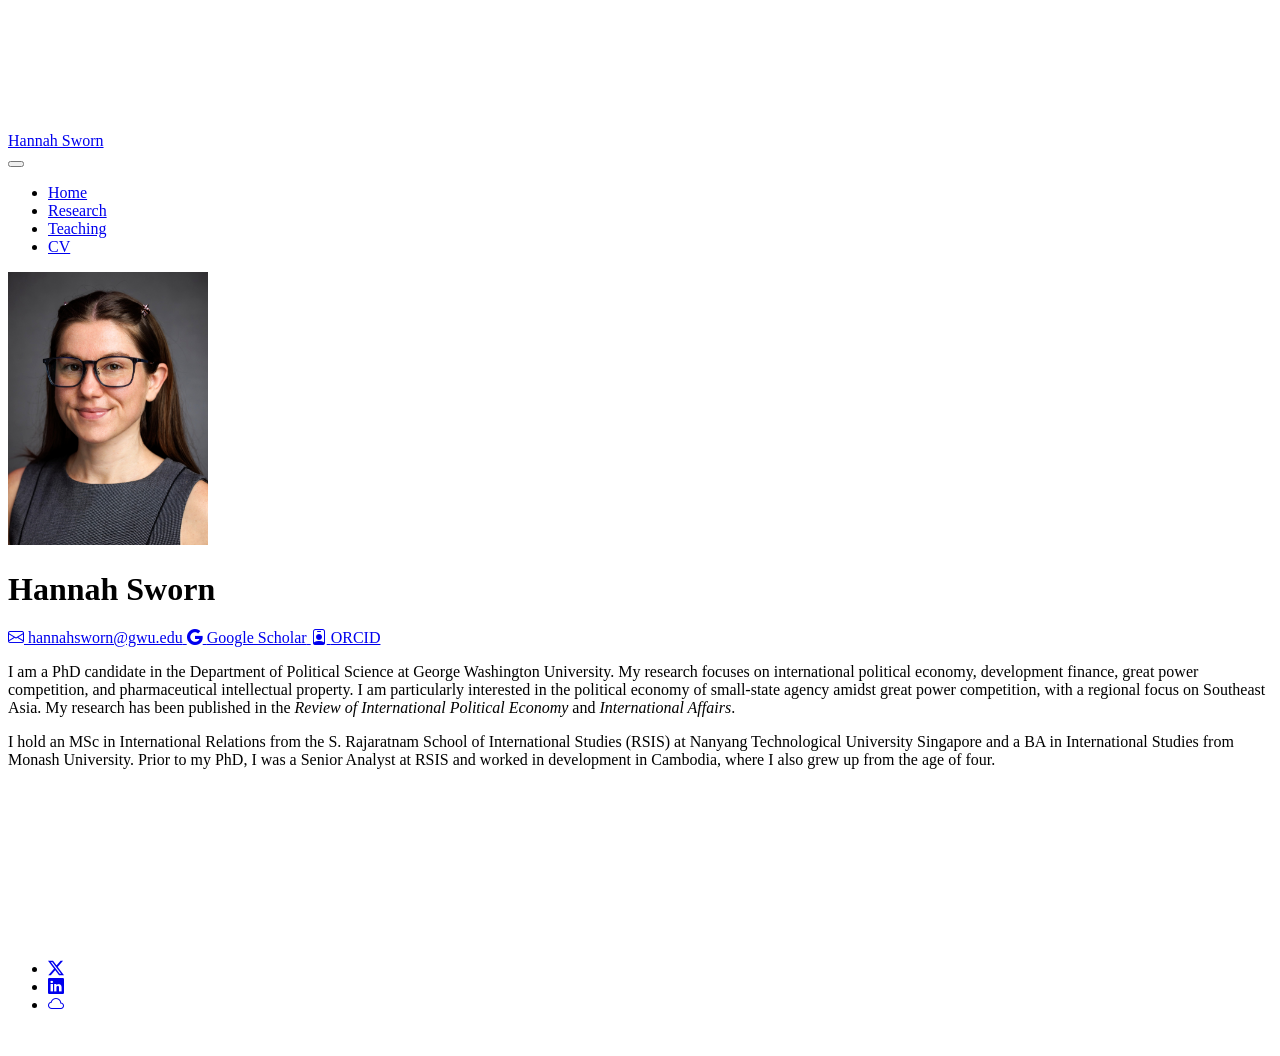
==== docs/index.html @ ca584271 "Initial site" ====
<!DOCTYPE html>
<html xmlns="http://www.w3.org/1999/xhtml" lang="en" xml:lang="en"><head>

<meta charset="utf-8">
<meta name="generator" content="quarto-1.8.25">

<meta name="viewport" content="width=device-width, initial-scale=1.0, user-scalable=yes">


<title>Hannah Sworn</title>
<style>
code{white-space: pre-wrap;}
span.smallcaps{font-variant: small-caps;}
div.columns{display: flex; gap: min(4vw, 1.5em);}
div.column{flex: auto; overflow-x: auto;}
div.hanging-indent{margin-left: 1.5em; text-indent: -1.5em;}
ul.task-list{list-style: none;}
ul.task-list li input[type="checkbox"] {
  width: 0.8em;
  margin: 0 0.8em 0.2em -1em; /* quarto-specific, see https://github.com/quarto-dev/quarto-cli/issues/4556 */ 
  vertical-align: middle;
}
</style>


<script src="site_libs/quarto-nav/quarto-nav.js"></script>
<script src="site_libs/quarto-nav/headroom.min.js"></script>
<script src="site_libs/clipboard/clipboard.min.js"></script>
<script src="site_libs/quarto-search/autocomplete.umd.js"></script>
<script src="site_libs/quarto-search/fuse.min.js"></script>
<script src="site_libs/quarto-search/quarto-search.js"></script>
<meta name="quarto:offset" content="./">
<script src="site_libs/quarto-html/quarto.js" type="module"></script>
<script src="site_libs/quarto-html/tabsets/tabsets.js" type="module"></script>
<script src="site_libs/quarto-html/axe/axe-check.js" type="module"></script>
<script src="site_libs/quarto-html/popper.min.js"></script>
<script src="site_libs/quarto-html/tippy.umd.min.js"></script>
<link href="site_libs/quarto-html/tippy.css" rel="stylesheet">
<link href="site_libs/quarto-html/quarto-syntax-highlighting-7b89279ff1a6dce999919e0e67d4d9ec.css" rel="stylesheet" id="quarto-text-highlighting-styles">
<script src="site_libs/bootstrap/bootstrap.min.js"></script>
<link href="site_libs/bootstrap/bootstrap-icons.css" rel="stylesheet">
<link href="site_libs/bootstrap/bootstrap-e31584831b205ffbb2d98406f31c2a5b.min.css" rel="stylesheet" append-hash="true" id="quarto-bootstrap" data-mode="light">
<script id="quarto-search-options" type="application/json">{
  "location": "navbar",
  "copy-button": false,
  "collapse-after": 3,
  "panel-placement": "end",
  "type": "overlay",
  "limit": 50,
  "keyboard-shortcut": [
    "f",
    "/",
    "s"
  ],
  "show-item-context": false,
  "language": {
    "search-no-results-text": "No results",
    "search-matching-documents-text": "matching documents",
    "search-copy-link-title": "Copy link to search",
    "search-hide-matches-text": "Hide additional matches",
    "search-more-match-text": "more match in this document",
    "search-more-matches-text": "more matches in this document",
    "search-clear-button-title": "Clear",
    "search-text-placeholder": "",
    "search-detached-cancel-button-title": "Cancel",
    "search-submit-button-title": "Submit",
    "search-label": "Search"
  }
}</script>


<link rel="stylesheet" href="styles.css">
</head>

<body class="nav-fixed fullcontent quarto-light">

<div id="quarto-search-results"></div>
  <header id="quarto-header" class="headroom fixed-top">
    <nav class="navbar navbar-expand-lg " data-bs-theme="dark">
      <div class="navbar-container container-fluid">
      <div class="navbar-brand-container mx-auto">
    <a href="./index.html" class="navbar-brand navbar-brand-logo">
    </a>
    <a class="navbar-brand" href="./index.html">
    <span class="navbar-title">Hannah Sworn</span>
    </a>
  </div>
            <div id="quarto-search" class="" title="Search"></div>
          <button class="navbar-toggler" type="button" data-bs-toggle="collapse" data-bs-target="#navbarCollapse" aria-controls="navbarCollapse" role="menu" aria-expanded="false" aria-label="Toggle navigation" onclick="if (window.quartoToggleHeadroom) { window.quartoToggleHeadroom(); }">
  <span class="navbar-toggler-icon"></span>
</button>
          <div class="collapse navbar-collapse" id="navbarCollapse">
            <ul class="navbar-nav navbar-nav-scroll me-auto">
  <li class="nav-item">
    <a class="nav-link active" href="./index.html" aria-current="page"> 
<span class="menu-text">Home</span></a>
  </li>  
  <li class="nav-item">
    <a class="nav-link" href="./research.html"> 
<span class="menu-text">Research</span></a>
  </li>  
  <li class="nav-item">
    <a class="nav-link" href="./teaching.html"> 
<span class="menu-text">Teaching</span></a>
  </li>  
  <li class="nav-item">
    <a class="nav-link" href="./cv.html"> 
<span class="menu-text">CV</span></a>
  </li>  
</ul>
          </div> <!-- /navcollapse -->
            <div class="quarto-navbar-tools">
</div>
      </div> <!-- /container-fluid -->
    </nav>
</header>
<!-- content -->
<div id="quarto-content" class="quarto-container page-columns page-rows-contents page-layout-article page-navbar">
<!-- sidebar -->
<!-- margin-sidebar -->
    
<!-- main -->
<div class="quarto-about-trestles">
  <div class="about-entity">
    <img src="photo.jpg" class="about-image
  rounded " style="width: 200px;">
<header id="title-block-header" class="quarto-title-block default">
<div class="quarto-title">
<h1 class="title">Hannah Sworn</h1>
</div>
<div class="quarto-title-meta">
  </div>
</header>
    <div class="about-links">
  <a href="mailto:hannahsworn@gwu.edu" class="about-link" rel="" target="">
    <i class="bi bi-envelope"></i>
     <span class="about-link-text">hannahsworn@gwu.edu</span>
  </a>
  <a href="https://scholar.google.com/citations?hl=en&amp;user=9E092ZEAAAAJ&amp;view_op=list_works&amp;gmla=AEk_c1u7EH0kl8XGafpYuA04ZxJ1v_z-pQk7VeCG6BbsX9_XatjSNNs2z7buOgrsc0tdQZTQDCliDgZ43l1qhFRQ" class="about-link" rel="" target="">
    <i class="bi bi-google"></i>
     <span class="about-link-text">Google Scholar</span>
  </a>
  <a href="https://orcid.org/0000-0002-3408-0841" class="about-link" rel="" target="">
    <i class="bi bi-person-badge"></i>
     <span class="about-link-text">ORCID</span>
  </a>
</div>
  </div>
  <div class="about-contents"><main class="content" id="quarto-document-content">
<p>I am a PhD candidate in the Department of Political Science at George Washington University. My research focuses on international political economy, development finance, great power competition, and pharmaceutical intellectual property. I am particularly interested in the political economy of small-state agency amidst great power competition, with a regional focus on Southeast Asia. My research has been published in the <em>Review of International Political Economy</em> and <em>International Affairs</em>.</p>
<p>I hold an MSc in International Relations from the S. Rajaratnam School of International Studies (RSIS) at Nanyang Technological University Singapore and a BA in International Studies from Monash University. Prior to my PhD, I was a Senior Analyst at RSIS and worked in development in Cambodia, where I also grew up from the age of four.</p>


</main></div>
</div>
 <!-- /main -->
<script id="quarto-html-after-body" type="application/javascript">
  window.document.addEventListener("DOMContentLoaded", function (event) {
    const isCodeAnnotation = (el) => {
      for (const clz of el.classList) {
        if (clz.startsWith('code-annotation-')) {                     
          return true;
        }
      }
      return false;
    }
    const onCopySuccess = function(e) {
      // button target
      const button = e.trigger;
      // don't keep focus
      button.blur();
      // flash "checked"
      button.classList.add('code-copy-button-checked');
      var currentTitle = button.getAttribute("title");
      button.setAttribute("title", "Copied!");
      let tooltip;
      if (window.bootstrap) {
        button.setAttribute("data-bs-toggle", "tooltip");
        button.setAttribute("data-bs-placement", "left");
        button.setAttribute("data-bs-title", "Copied!");
        tooltip = new bootstrap.Tooltip(button, 
          { trigger: "manual", 
            customClass: "code-copy-button-tooltip",
            offset: [0, -8]});
        tooltip.show();    
      }
      setTimeout(function() {
        if (tooltip) {
          tooltip.hide();
          button.removeAttribute("data-bs-title");
          button.removeAttribute("data-bs-toggle");
          button.removeAttribute("data-bs-placement");
        }
        button.setAttribute("title", currentTitle);
        button.classList.remove('code-copy-button-checked');
      }, 1000);
      // clear code selection
      e.clearSelection();
    }
    const getTextToCopy = function(trigger) {
      const outerScaffold = trigger.parentElement.cloneNode(true);
      const codeEl = outerScaffold.querySelector('code');
      for (const childEl of codeEl.children) {
        if (isCodeAnnotation(childEl)) {
          childEl.remove();
        }
      }
      return codeEl.innerText;
    }
    const clipboard = new window.ClipboardJS('.code-copy-button:not([data-in-quarto-modal])', {
      text: getTextToCopy
    });
    clipboard.on('success', onCopySuccess);
    if (window.document.getElementById('quarto-embedded-source-code-modal')) {
      const clipboardModal = new window.ClipboardJS('.code-copy-button[data-in-quarto-modal]', {
        text: getTextToCopy,
        container: window.document.getElementById('quarto-embedded-source-code-modal')
      });
      clipboardModal.on('success', onCopySuccess);
    }
      var localhostRegex = new RegExp(/^(?:http|https):\/\/localhost\:?[0-9]*\//);
      var mailtoRegex = new RegExp(/^mailto:/);
        var filterRegex = new RegExp('/' + window.location.host + '/');
      var isInternal = (href) => {
          return filterRegex.test(href) || localhostRegex.test(href) || mailtoRegex.test(href);
      }
      // Inspect non-navigation links and adorn them if external
     var links = window.document.querySelectorAll('a[href]:not(.nav-link):not(.navbar-brand):not(.toc-action):not(.sidebar-link):not(.sidebar-item-toggle):not(.pagination-link):not(.no-external):not([aria-hidden]):not(.dropdown-item):not(.quarto-navigation-tool):not(.about-link)');
      for (var i=0; i<links.length; i++) {
        const link = links[i];
        if (!isInternal(link.href)) {
          // undo the damage that might have been done by quarto-nav.js in the case of
          // links that we want to consider external
          if (link.dataset.originalHref !== undefined) {
            link.href = link.dataset.originalHref;
          }
        }
      }
    function tippyHover(el, contentFn, onTriggerFn, onUntriggerFn) {
      const config = {
        allowHTML: true,
        maxWidth: 500,
        delay: 100,
        arrow: false,
        appendTo: function(el) {
            return el.parentElement;
        },
        interactive: true,
        interactiveBorder: 10,
        theme: 'quarto',
        placement: 'bottom-start',
      };
      if (contentFn) {
        config.content = contentFn;
      }
      if (onTriggerFn) {
        config.onTrigger = onTriggerFn;
      }
      if (onUntriggerFn) {
        config.onUntrigger = onUntriggerFn;
      }
      window.tippy(el, config); 
    }
    const noterefs = window.document.querySelectorAll('a[role="doc-noteref"]');
    for (var i=0; i<noterefs.length; i++) {
      const ref = noterefs[i];
      tippyHover(ref, function() {
        // use id or data attribute instead here
        let href = ref.getAttribute('data-footnote-href') || ref.getAttribute('href');
        try { href = new URL(href).hash; } catch {}
        const id = href.replace(/^#\/?/, "");
        const note = window.document.getElementById(id);
        if (note) {
          return note.innerHTML;
        } else {
          return "";
        }
      });
    }
    const xrefs = window.document.querySelectorAll('a.quarto-xref');
    const processXRef = (id, note) => {
      // Strip column container classes
      const stripColumnClz = (el) => {
        el.classList.remove("page-full", "page-columns");
        if (el.children) {
          for (const child of el.children) {
            stripColumnClz(child);
          }
        }
      }
      stripColumnClz(note)
      if (id === null || id.startsWith('sec-')) {
        // Special case sections, only their first couple elements
        const container = document.createElement("div");
        if (note.children && note.children.length > 2) {
          container.appendChild(note.children[0].cloneNode(true));
          for (let i = 1; i < note.children.length; i++) {
            const child = note.children[i];
            if (child.tagName === "P" && child.innerText === "") {
              continue;
            } else {
              container.appendChild(child.cloneNode(true));
              break;
            }
          }
          if (window.Quarto?.typesetMath) {
            window.Quarto.typesetMath(container);
          }
          return container.innerHTML
        } else {
          if (window.Quarto?.typesetMath) {
            window.Quarto.typesetMath(note);
          }
          return note.innerHTML;
        }
      } else {
        // Remove any anchor links if they are present
        const anchorLink = note.querySelector('a.anchorjs-link');
        if (anchorLink) {
          anchorLink.remove();
        }
        if (window.Quarto?.typesetMath) {
          window.Quarto.typesetMath(note);
        }
        if (note.classList.contains("callout")) {
          return note.outerHTML;
        } else {
          return note.innerHTML;
        }
      }
    }
    for (var i=0; i<xrefs.length; i++) {
      const xref = xrefs[i];
      tippyHover(xref, undefined, function(instance) {
        instance.disable();
        let url = xref.getAttribute('href');
        let hash = undefined; 
        if (url.startsWith('#')) {
          hash = url;
        } else {
          try { hash = new URL(url).hash; } catch {}
        }
        if (hash) {
          const id = hash.replace(/^#\/?/, "");
          const note = window.document.getElementById(id);
          if (note !== null) {
            try {
              const html = processXRef(id, note.cloneNode(true));
              instance.setContent(html);
            } finally {
              instance.enable();
              instance.show();
            }
          } else {
            // See if we can fetch this
            fetch(url.split('#')[0])
            .then(res => res.text())
            .then(html => {
              const parser = new DOMParser();
              const htmlDoc = parser.parseFromString(html, "text/html");
              const note = htmlDoc.getElementById(id);
              if (note !== null) {
                const html = processXRef(id, note);
                instance.setContent(html);
              } 
            }).finally(() => {
              instance.enable();
              instance.show();
            });
          }
        } else {
          // See if we can fetch a full url (with no hash to target)
          // This is a special case and we should probably do some content thinning / targeting
          fetch(url)
          .then(res => res.text())
          .then(html => {
            const parser = new DOMParser();
            const htmlDoc = parser.parseFromString(html, "text/html");
            const note = htmlDoc.querySelector('main.content');
            if (note !== null) {
              // This should only happen for chapter cross references
              // (since there is no id in the URL)
              // remove the first header
              if (note.children.length > 0 && note.children[0].tagName === "HEADER") {
                note.children[0].remove();
              }
              const html = processXRef(null, note);
              instance.setContent(html);
            } 
          }).finally(() => {
            instance.enable();
            instance.show();
          });
        }
      }, function(instance) {
      });
    }
        let selectedAnnoteEl;
        const selectorForAnnotation = ( cell, annotation) => {
          let cellAttr = 'data-code-cell="' + cell + '"';
          let lineAttr = 'data-code-annotation="' +  annotation + '"';
          const selector = 'span[' + cellAttr + '][' + lineAttr + ']';
          return selector;
        }
        const selectCodeLines = (annoteEl) => {
          const doc = window.document;
          const targetCell = annoteEl.getAttribute("data-target-cell");
          const targetAnnotation = annoteEl.getAttribute("data-target-annotation");
          const annoteSpan = window.document.querySelector(selectorForAnnotation(targetCell, targetAnnotation));
          const lines = annoteSpan.getAttribute("data-code-lines").split(",");
          const lineIds = lines.map((line) => {
            return targetCell + "-" + line;
          })
          let top = null;
          let height = null;
          let parent = null;
          if (lineIds.length > 0) {
              //compute the position of the single el (top and bottom and make a div)
              const el = window.document.getElementById(lineIds[0]);
              top = el.offsetTop;
              height = el.offsetHeight;
              parent = el.parentElement.parentElement;
            if (lineIds.length > 1) {
              const lastEl = window.document.getElementById(lineIds[lineIds.length - 1]);
              const bottom = lastEl.offsetTop + lastEl.offsetHeight;
              height = bottom - top;
            }
            if (top !== null && height !== null && parent !== null) {
              // cook up a div (if necessary) and position it 
              let div = window.document.getElementById("code-annotation-line-highlight");
              if (div === null) {
                div = window.document.createElement("div");
                div.setAttribute("id", "code-annotation-line-highlight");
                div.style.position = 'absolute';
                parent.appendChild(div);
              }
              div.style.top = top - 2 + "px";
              div.style.height = height + 4 + "px";
              div.style.left = 0;
              let gutterDiv = window.document.getElementById("code-annotation-line-highlight-gutter");
              if (gutterDiv === null) {
                gutterDiv = window.document.createElement("div");
                gutterDiv.setAttribute("id", "code-annotation-line-highlight-gutter");
                gutterDiv.style.position = 'absolute';
                const codeCell = window.document.getElementById(targetCell);
                const gutter = codeCell.querySelector('.code-annotation-gutter');
                gutter.appendChild(gutterDiv);
              }
              gutterDiv.style.top = top - 2 + "px";
              gutterDiv.style.height = height + 4 + "px";
            }
            selectedAnnoteEl = annoteEl;
          }
        };
        const unselectCodeLines = () => {
          const elementsIds = ["code-annotation-line-highlight", "code-annotation-line-highlight-gutter"];
          elementsIds.forEach((elId) => {
            const div = window.document.getElementById(elId);
            if (div) {
              div.remove();
            }
          });
          selectedAnnoteEl = undefined;
        };
          // Handle positioning of the toggle
      window.addEventListener(
        "resize",
        throttle(() => {
          elRect = undefined;
          if (selectedAnnoteEl) {
            selectCodeLines(selectedAnnoteEl);
          }
        }, 10)
      );
      function throttle(fn, ms) {
      let throttle = false;
      let timer;
        return (...args) => {
          if(!throttle) { // first call gets through
              fn.apply(this, args);
              throttle = true;
          } else { // all the others get throttled
              if(timer) clearTimeout(timer); // cancel #2
              timer = setTimeout(() => {
                fn.apply(this, args);
                timer = throttle = false;
              }, ms);
          }
        };
      }
        // Attach click handler to the DT
        const annoteDls = window.document.querySelectorAll('dt[data-target-cell]');
        for (const annoteDlNode of annoteDls) {
          annoteDlNode.addEventListener('click', (event) => {
            const clickedEl = event.target;
            if (clickedEl !== selectedAnnoteEl) {
              unselectCodeLines();
              const activeEl = window.document.querySelector('dt[data-target-cell].code-annotation-active');
              if (activeEl) {
                activeEl.classList.remove('code-annotation-active');
              }
              selectCodeLines(clickedEl);
              clickedEl.classList.add('code-annotation-active');
            } else {
              // Unselect the line
              unselectCodeLines();
              clickedEl.classList.remove('code-annotation-active');
            }
          });
        }
    const findCites = (el) => {
      const parentEl = el.parentElement;
      if (parentEl) {
        const cites = parentEl.dataset.cites;
        if (cites) {
          return {
            el,
            cites: cites.split(' ')
          };
        } else {
          return findCites(el.parentElement)
        }
      } else {
        return undefined;
      }
    };
    var bibliorefs = window.document.querySelectorAll('a[role="doc-biblioref"]');
    for (var i=0; i<bibliorefs.length; i++) {
      const ref = bibliorefs[i];
      const citeInfo = findCites(ref);
      if (citeInfo) {
        tippyHover(citeInfo.el, function() {
          var popup = window.document.createElement('div');
          citeInfo.cites.forEach(function(cite) {
            var citeDiv = window.document.createElement('div');
            citeDiv.classList.add('hanging-indent');
            citeDiv.classList.add('csl-entry');
            var biblioDiv = window.document.getElementById('ref-' + cite);
            if (biblioDiv) {
              citeDiv.innerHTML = biblioDiv.innerHTML;
            }
            popup.appendChild(citeDiv);
          });
          return popup.innerHTML;
        });
      }
    }
  });
  </script>
</div> <!-- /content -->
<footer class="footer">
  <div class="nav-footer">
    <div class="nav-footer-left">
      &nbsp;
    </div>   
    <div class="nav-footer-center">
      <ul class="footer-items list-unstyled">
    <li class="nav-item compact">
    <a class="nav-link" href="https://twitter.com/HannahSworn">
      <i class="bi bi-twitter-x" role="img" aria-label="Twitter/X">
</i> 
    </a>
  </li>  
    <li class="nav-item compact">
    <a class="nav-link" href="https://www.linkedin.com/in/hannahelysesworn/">
      <i class="bi bi-linkedin" role="img" aria-label="LinkedIn">
</i> 
    </a>
  </li>  
    <li class="nav-item compact">
    <a class="nav-link" href="https://bsky.app/profile/hannahsworn.bsky.social">
      <i class="bi bi-cloud" role="img" aria-label="Bluesky">
</i> 
    </a>
  </li>  
</ul>
    </div>
    <div class="nav-footer-right">
      &nbsp;
    </div>
  </div>
</footer>




</body></html>
---- docs/site_libs/quarto-html/tippy.css ----
.tippy-box[data-animation=fade][data-state=hidden]{opacity:0}[data-tippy-root]{max-width:calc(100vw - 10px)}.tippy-box{position:relative;background-color:#333;color:#fff;border-radius:4px;font-size:14px;line-height:1.4;white-space:normal;outline:0;transition-property:transform,visibility,opacity}.tippy-box[data-placement^=top]>.tippy-arrow{bottom:0}.tippy-box[data-placement^=top]>.tippy-arrow:before{bottom:-7px;left:0;border-width:8px 8px 0;border-top-color:initial;transform-origin:center top}.tippy-box[data-placement^=bottom]>.tippy-arrow{top:0}.tippy-box[data-placement^=bottom]>.tippy-arrow:before{top:-7px;left:0;border-width:0 8px 8px;border-bottom-color:initial;transform-origin:center bottom}.tippy-box[data-placement^=left]>.tippy-arrow{right:0}.tippy-box[data-placement^=left]>.tippy-arrow:before{border-width:8px 0 8px 8px;border-left-color:initial;right:-7px;transform-origin:center left}.tippy-box[data-placement^=right]>.tippy-arrow{left:0}.tippy-box[data-placement^=right]>.tippy-arrow:before{left:-7px;border-width:8px 8px 8px 0;border-right-color:initial;transform-origin:center right}.tippy-box[data-inertia][data-state=visible]{transition-timing-function:cubic-bezier(.54,1.5,.38,1.11)}.tippy-arrow{width:16px;height:16px;color:#333}.tippy-arrow:before{content:"";position:absolute;border-color:transparent;border-style:solid}.tippy-content{position:relative;padding:5px 9px;z-index:1}
---- docs/site_libs/quarto-html/quarto-syntax-highlighting-7b89279ff1a6dce999919e0e67d4d9ec.css ----
/* quarto syntax highlight colors */
:root {
  --quarto-hl-ot-color: #003B4F;
  --quarto-hl-at-color: #657422;
  --quarto-hl-ss-color: #20794D;
  --quarto-hl-an-color: #5E5E5E;
  --quarto-hl-fu-color: #4758AB;
  --quarto-hl-st-color: #20794D;
  --quarto-hl-cf-color: #003B4F;
  --quarto-hl-op-color: #5E5E5E;
  --quarto-hl-er-color: #AD0000;
  --quarto-hl-bn-color: #AD0000;
  --quarto-hl-al-color: #AD0000;
  --quarto-hl-va-color: #111111;
  --quarto-hl-bu-color: inherit;
  --quarto-hl-ex-color: inherit;
  --quarto-hl-pp-color: #AD0000;
  --quarto-hl-in-color: #5E5E5E;
  --quarto-hl-vs-color: #20794D;
  --quarto-hl-wa-color: #5E5E5E;
  --quarto-hl-do-color: #5E5E5E;
  --quarto-hl-im-color: #00769E;
  --quarto-hl-ch-color: #20794D;
  --quarto-hl-dt-color: #AD0000;
  --quarto-hl-fl-color: #AD0000;
  --quarto-hl-co-color: #5E5E5E;
  --quarto-hl-cv-color: #5E5E5E;
  --quarto-hl-cn-color: #8f5902;
  --quarto-hl-sc-color: #5E5E5E;
  --quarto-hl-dv-color: #AD0000;
  --quarto-hl-kw-color: #003B4F;
}

/* other quarto variables */
:root {
  --quarto-font-monospace: SFMono-Regular, Menlo, Monaco, Consolas, "Liberation Mono", "Courier New", monospace;
}

/* syntax highlight based on Pandoc's rules */
pre > code.sourceCode > span {
  color: #003B4F;
}

code.sourceCode > span {
  color: #003B4F;
}

div.sourceCode,
div.sourceCode pre.sourceCode {
  color: #003B4F;
}

/* Normal */
code span {
  color: #003B4F;
}

/* Alert */
code span.al {
  color: #AD0000;
  font-style: inherit;
}

/* Annotation */
code span.an {
  color: #5E5E5E;
  font-style: inherit;
}

/* Attribute */
code span.at {
  color: #657422;
  font-style: inherit;
}

/* BaseN */
code span.bn {
  color: #AD0000;
  font-style: inherit;
}

/* BuiltIn */
code span.bu {
  font-style: inherit;
}

/* ControlFlow */
code span.cf {
  color: #003B4F;
  font-weight: bold;
  font-style: inherit;
}

/* Char */
code span.ch {
  color: #20794D;
  font-style: inherit;
}

/* Constant */
code span.cn {
  color: #8f5902;
  font-style: inherit;
}

/* Comment */
code span.co {
  color: #5E5E5E;
  font-style: inherit;
}

/* CommentVar */
code span.cv {
  color: #5E5E5E;
  font-style: italic;
}

/* Documentation */
code span.do {
  color: #5E5E5E;
  font-style: italic;
}

/* DataType */
code span.dt {
  color: #AD0000;
  font-style: inherit;
}

/* DecVal */
code span.dv {
  color: #AD0000;
  font-style: inherit;
}

/* Error */
code span.er {
  color: #AD0000;
  font-style: inherit;
}

/* Extension */
code span.ex {
  font-style: inherit;
}

/* Float */
code span.fl {
  color: #AD0000;
  font-style: inherit;
}

/* Function */
code span.fu {
  color: #4758AB;
  font-style: inherit;
}

/* Import */
code span.im {
  color: #00769E;
  font-style: inherit;
}

/* Information */
code span.in {
  color: #5E5E5E;
  font-style: inherit;
}

/* Keyword */
code span.kw {
  color: #003B4F;
  font-weight: bold;
  font-style: inherit;
}

/* Operator */
code span.op {
  color: #5E5E5E;
  font-style: inherit;
}

/* Other */
code span.ot {
  color: #003B4F;
  font-style: inherit;
}

/* Preprocessor */
code span.pp {
  color: #AD0000;
  font-style: inherit;
}

/* SpecialChar */
code span.sc {
  color: #5E5E5E;
  font-style: inherit;
}

/* SpecialString */
code span.ss {
  color: #20794D;
  font-style: inherit;
}

/* String */
code span.st {
  color: #20794D;
  font-style: inherit;
}

/* Variable */
code span.va {
  color: #111111;
  font-style: inherit;
}

/* VerbatimString */
code span.vs {
  color: #20794D;
  font-style: inherit;
}

/* Warning */
code span.wa {
  color: #5E5E5E;
  font-style: italic;
}

.prevent-inlining {
  content: "</";
}

/*# sourceMappingURL=3944bc705cfaf4c80e56f77c5205168a.css.map */
---- docs/styles.css ----
/* css styles */
h2 {                                                                               
      font-size: 1.2em;
}
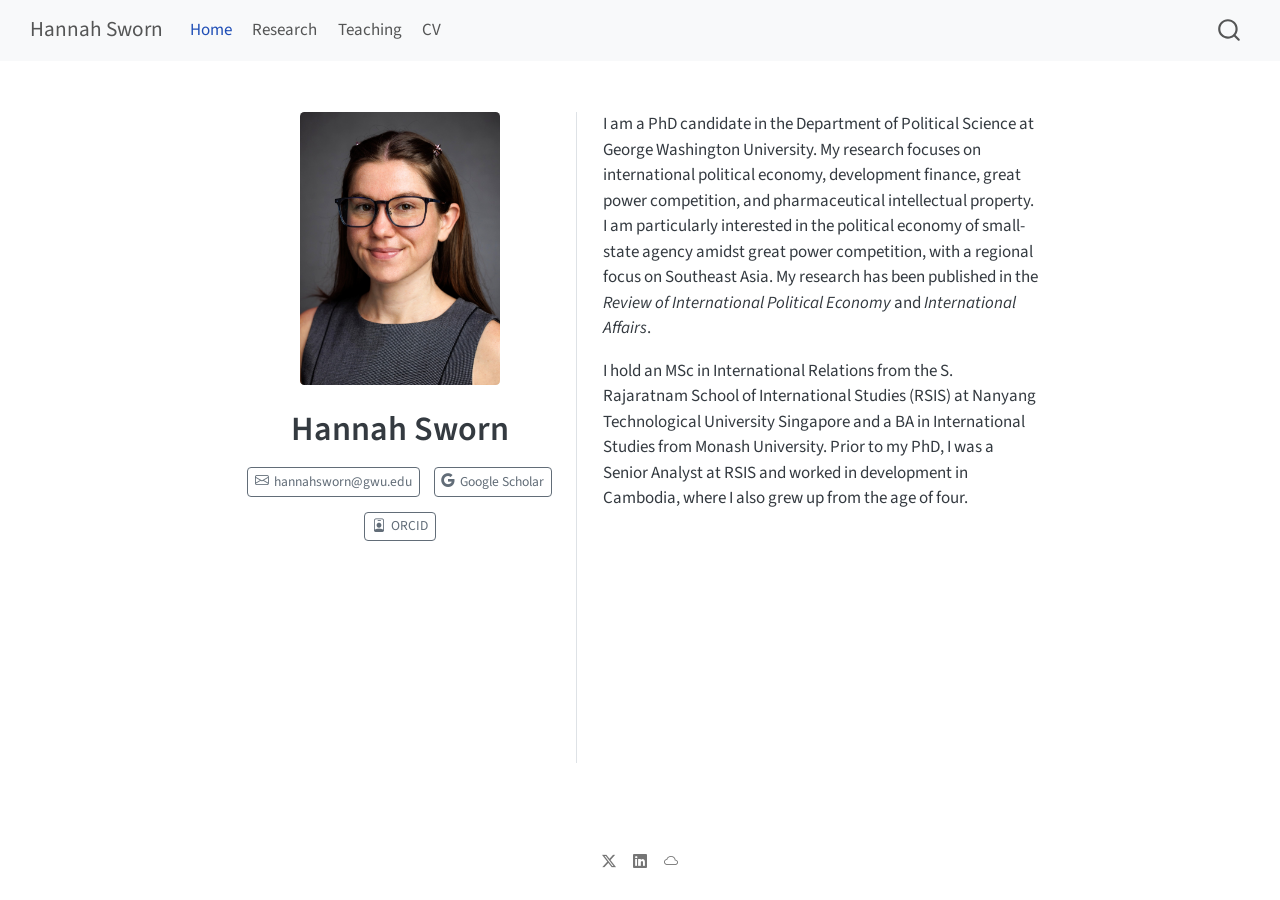
==== commit 30e9adf8: "Update CV, RIPE issue details, abstracts; add working paper PDFs Co-Authored-By: Claude Opus 5.5 <no" ====
--- a/docs/index.html
+++ b/docs/index.html
@@ -2,13 +2,16 @@
 <html xmlns="http://www.w3.org/1999/xhtml" lang="en" xml:lang="en"><head>
 
 <meta charset="utf-8">
-<meta name="generator" content="quarto-1.8.25">
+<meta name="generator" content="quarto-1.9.38">
 
 <meta name="viewport" content="width=device-width, initial-scale=1.0, user-scalable=yes">
 
 
 <title>Hannah Sworn</title>
 <style>
+/* Default styles provided by pandoc.
+** See https://pandoc.org/MANUAL.html#variables-for-html for config info.
+*/
 code{white-space: pre-wrap;}
 span.smallcaps{font-variant: small-caps;}
 div.columns{display: flex; gap: min(4vw, 1.5em);}
@@ -32,14 +35,13 @@
 <meta name="quarto:offset" content="./">
 <script src="site_libs/quarto-html/quarto.js" type="module"></script>
 <script src="site_libs/quarto-html/tabsets/tabsets.js" type="module"></script>
-<script src="site_libs/quarto-html/axe/axe-check.js" type="module"></script>
 <script src="site_libs/quarto-html/popper.min.js"></script>
 <script src="site_libs/quarto-html/tippy.umd.min.js"></script>
 <link href="site_libs/quarto-html/tippy.css" rel="stylesheet">
-<link href="site_libs/quarto-html/quarto-syntax-highlighting-7b89279ff1a6dce999919e0e67d4d9ec.css" rel="stylesheet" id="quarto-text-highlighting-styles">
+<link href="site_libs/quarto-html/quarto-syntax-highlighting-15634bcf2e68342d4ad2dfa704d543f6.css" rel="stylesheet" id="quarto-text-highlighting-styles">
 <script src="site_libs/bootstrap/bootstrap.min.js"></script>
 <link href="site_libs/bootstrap/bootstrap-icons.css" rel="stylesheet">
-<link href="site_libs/bootstrap/bootstrap-e31584831b205ffbb2d98406f31c2a5b.min.css" rel="stylesheet" append-hash="true" id="quarto-bootstrap" data-mode="light">
+<link href="site_libs/bootstrap/bootstrap-a0f9fd0d421825b736dc1bbcbcba2219.min.css" rel="stylesheet" append-hash="true" id="quarto-bootstrap" data-mode="light">
 <script id="quarto-search-options" type="application/json">{
   "location": "navbar",
   "copy-button": false,
@@ -79,8 +81,6 @@
     <nav class="navbar navbar-expand-lg " data-bs-theme="dark">
       <div class="navbar-container container-fluid">
       <div class="navbar-brand-container mx-auto">
-    <a href="./index.html" class="navbar-brand navbar-brand-logo">
-    </a>
     <a class="navbar-brand" href="./index.html">
     <span class="navbar-title">Hannah Sworn</span>
     </a>
--- a/docs/site_libs/quarto-html/quarto-syntax-highlighting-15634bcf2e68342d4ad2dfa704d543f6.css
+++ b/docs/site_libs/quarto-html/quarto-syntax-highlighting-15634bcf2e68342d4ad2dfa704d543f6.css
@@ -0,0 +1,236 @@
+/* quarto syntax highlight colors */
+:root {
+  --quarto-hl-ot-color: #003B4F;
+  --quarto-hl-at-color: #657422;
+  --quarto-hl-ss-color: #20794D;
+  --quarto-hl-an-color: #5E5E5E;
+  --quarto-hl-fu-color: #4758AB;
+  --quarto-hl-st-color: #20794D;
+  --quarto-hl-cf-color: #003B4F;
+  --quarto-hl-op-color: #5E5E5E;
+  --quarto-hl-er-color: #AD0000;
+  --quarto-hl-bn-color: #AD0000;
+  --quarto-hl-al-color: #AD0000;
+  --quarto-hl-va-color: #111111;
+  --quarto-hl-bu-color: inherit;
+  --quarto-hl-ex-color: inherit;
+  --quarto-hl-pp-color: #AD0000;
+  --quarto-hl-in-color: #5E5E5E;
+  --quarto-hl-vs-color: #20794D;
+  --quarto-hl-wa-color: #5E5E5E;
+  --quarto-hl-do-color: #5E5E5E;
+  --quarto-hl-im-color: #00769E;
+  --quarto-hl-ch-color: #20794D;
+  --quarto-hl-dt-color: #AD0000;
+  --quarto-hl-fl-color: #AD0000;
+  --quarto-hl-co-color: #5E5E5E;
+  --quarto-hl-cv-color: #5E5E5E;
+  --quarto-hl-cn-color: #8f5902;
+  --quarto-hl-sc-color: #5E5E5E;
+  --quarto-hl-dv-color: #AD0000;
+  --quarto-hl-kw-color: #003B4F;
+}
+
+/* other quarto variables */
+:root {
+  --quarto-font-monospace: SFMono-Regular, Menlo, Monaco, Consolas, "Liberation Mono", "Courier New", monospace;
+}
+
+/* syntax highlight based on Pandoc's rules */
+pre > code.sourceCode > span {
+  color: #003B4F;
+}
+
+code.sourceCode > span {
+  color: #003B4F;
+}
+
+div.sourceCode,
+div.sourceCode pre.sourceCode {
+  color: #003B4F;
+}
+
+/* Normal */
+code span {
+  color: #003B4F;
+}
+
+/* Alert */
+code span.al {
+  color: #AD0000;
+  font-style: inherit;
+}
+
+/* Annotation */
+code span.an {
+  color: #5E5E5E;
+  font-style: inherit;
+}
+
+/* Attribute */
+code span.at {
+  color: #657422;
+  font-style: inherit;
+}
+
+/* BaseN */
+code span.bn {
+  color: #AD0000;
+  font-style: inherit;
+}
+
+/* BuiltIn */
+code span.bu {
+  font-style: inherit;
+}
+
+/* ControlFlow */
+code span.cf {
+  color: #003B4F;
+  font-weight: bold;
+  font-style: inherit;
+}
+
+/* Char */
+code span.ch {
+  color: #20794D;
+  font-style: inherit;
+}
+
+/* Constant */
+code span.cn {
+  color: #8f5902;
+  font-style: inherit;
+}
+
+/* Comment */
+code span.co {
+  color: #5E5E5E;
+  font-style: inherit;
+}
+
+/* CommentVar */
+code span.cv {
+  color: #5E5E5E;
+  font-style: italic;
+}
+
+/* Documentation */
+code span.do {
+  color: #5E5E5E;
+  font-style: italic;
+}
+
+/* DataType */
+code span.dt {
+  color: #AD0000;
+  font-style: inherit;
+}
+
+/* DecVal */
+code span.dv {
+  color: #AD0000;
+  font-style: inherit;
+}
+
+/* Error */
+code span.er {
+  color: #AD0000;
+  font-style: inherit;
+}
+
+/* Extension */
+code span.ex {
+  font-style: inherit;
+}
+
+/* Float */
+code span.fl {
+  color: #AD0000;
+  font-style: inherit;
+}
+
+/* Function */
+code span.fu {
+  color: #4758AB;
+  font-style: inherit;
+}
+
+/* Import */
+code span.im {
+  color: #00769E;
+  font-style: inherit;
+}
+
+/* Information */
+code span.in {
+  color: #5E5E5E;
+  font-style: inherit;
+}
+
+/* Keyword */
+code span.kw {
+  color: #003B4F;
+  font-weight: bold;
+  font-style: inherit;
+}
+
+/* Operator */
+code span.op {
+  color: #5E5E5E;
+  font-style: inherit;
+}
+
+/* Other */
+code span.ot {
+  color: #003B4F;
+  font-style: inherit;
+}
+
+/* Preprocessor */
+code span.pp {
+  color: #AD0000;
+  font-style: inherit;
+}
+
+/* SpecialChar */
+code span.sc {
+  color: #5E5E5E;
+  font-style: inherit;
+}
+
+/* SpecialString */
+code span.ss {
+  color: #20794D;
+  font-style: inherit;
+}
+
+/* String */
+code span.st {
+  color: #20794D;
+  font-style: inherit;
+}
+
+/* Variable */
+code span.va {
+  color: #111111;
+  font-style: inherit;
+}
+
+/* VerbatimString */
+code span.vs {
+  color: #20794D;
+  font-style: inherit;
+}
+
+/* Warning */
+code span.wa {
+  color: #5E5E5E;
+  font-style: italic;
+}
+
+.prevent-inlining {
+  content: "</";
+}
+
+/*# sourceMappingURL=f23921c56f73e400b49028c9186a1aa0.css.map */
